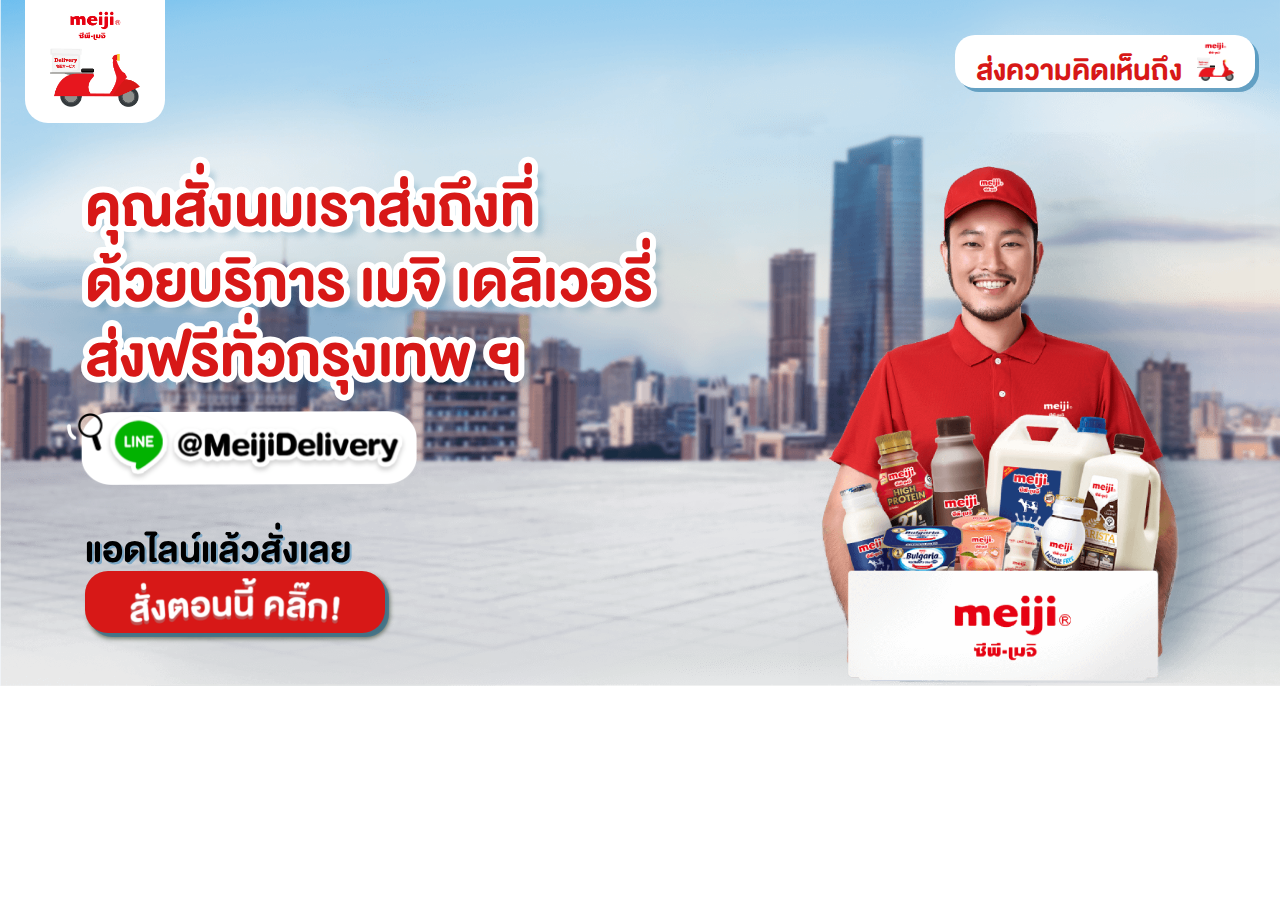
==== meji-delivery.html @ a2bad0b4 "First Commit" ====
<!DOCTYPE html>
<html lang="en">
<head>
    <meta charset="UTF-8">
    <meta http-equiv="X-UA-Compatible" content="IE=edge">
    <meta name="viewport" content="width=device-width, initial-scale=1.0">
    <title>Meji Delivery</title>
    <link rel="stylesheet" href="css/style.css">
    <link rel="stylesheet" href="css/responsive.css">
    <link rel="stylesheet" href="https://cdnjs.cloudflare.com/ajax/libs/animate.css/4.1.1/animate.min.css"/>
</head>
<body>
    <section class="section-1">
        <div class="container">
            <div class="container-inner">
                <div class="header">
                    <div class="site-brand">
                        <img src="img/meijidelivery-logo.png" alt="Meji Delivery Logo" />
                    </div>
                    <div class="header-cta">
                        <a href="#" target="_blank" class="animate__bounceIn">
                            <div>ส่งความคิดเห็นถึง</div>
                            <img src="img/meijidelivery-logo.png" alt="Meji Delivery Logo" />
                        </a>
                    </div>
                </div>

                <div class="banner">
                    <div class="banner-info">
                        <div class="h1-wrap animate__animated animate__fadeIn">
                            <h1>
                                คุณสั่งนมเราส่งถึงที่ <br />ด้วยบริการ เมจิ เดลิเวอรี่<br /> ส่งฟรีทั่วกรุงเทพ ฯ
                            </h1>
                            <h1 class="shadow">
                                คุณสั่งนมเราส่งถึงที่ <br />ด้วยบริการ เมจิ เดลิเวอรี่<br /> ส่งฟรีทั่วกรุงเทพ ฯ
                            </h1>
                        </div>
                        <a href="#" class="banner-line animate__bounceIn">
                            <img src="./img/btn-line.png" alt="Add Line Button" />
                        </a>
                        <div class="floating">
                            <div class="banner-img -mobile animate__animated animate__fadeInUp hide-on-d">
                                <img src="./img/delivery-man.png" alt="Meji Deilivery Man" width="100%" />
                            </div>
                            
                                <h3>แอดไลน์แล้วสั่งเลย</h3>
                                <a href="#" class="animate__bounceIn btn-cta-1">
                                    <img src="./img/cta1.png" alt="สั่งตอนนี้คลิ๊ก" />
                                </a>
                        </div>
                    </div>
                    <div class="banner-img animate__animated animate__fadeInUp hide-on-m">
                        <img src="./img/delivery-man.png" alt="Meji Deilivery Man" width="100%" />
                    </div>
                </div>
            </div>
        </div>
    </section>
</body>
</html>
---- css/style.css ----
/*
 * Font Name: DB HelvethaicaMon X 
 */
@font-face {
  font-family: "DB HelvethaicaMon X";
  src: url("../fonts/DB HelvethaicaMon X.ttf") format("truetype");
  font-weight: normal;
  font-style: normal;
  font-display: swap;
}
@font-face {
  font-family: "DB HelvethaicaMon X";
  src: url("../fonts/DB HelvethaicaMon X Bd.ttf") format("truetype");
  font-weight: 600;
  font-style: normal;
  font-display: swap;
}
@font-face {
  font-family: "DB HelvethaicaMon X";
  src: url("../fonts/DB HelvethaicaMon X Blk.ttf") format("truetype");
  font-weight: 900;
  font-style: normal;
  font-display: swap;
}
:root {
  --s-accent: #d71817;
  --c-transition-hover: .4s ease all;
}

html {
  font-family: sans-serif;
  line-height: 1.15;
  -webkit-text-size-adjust: 100%;
  -webkit-tap-highlight-color: rgba(0, 0, 0, 0);
  min-height: 100vh;
}

body {
  margin: 0;
  padding: 0;
  font-family: "DB HelvethaicaMon X";
  font-size: 16px;
  font-weight: normal;
  text-align: left;
  text-rendering: optimizeLegibility;
  min-height: 100vh;
  height: auto;
}

h1, h2, h3, h4, h5, h6 {
  margin: 0;
}

a {
  text-decoration: none;
  transition: var(--c-transition-hover) !important;
}
a:hover {
  transform: scale(1.1) !important;
}

.container {
  padding: 0 25px;
  max-width: 1280px;
  margin: 0 auto;
}

.section-1 {
  background-image: url("../img/bg-crop.png");
  background-position: bottom;
  background-size: cover;
  background-repeat: no-repeat;
  min-height: 686px;
  width: 100%;
}

.header {
  display: flex;
  justify-content: space-between;
}
.header .header-cta {
  display: flex;
  align-items: center;
}
.header .header-cta a {
  font-family: "DB HelvethaicaMon X";
  font-size: 40px;
  font-weight: 600;
  color: var(--s-accent);
  min-width: 300px;
  height: 53px;
  border-radius: 20px;
  background-color: white;
  border: 0;
  display: flex;
  align-items: center;
  justify-content: center;
  box-shadow: 4px 4px 0 rgba(23, 110, 159, 0.55);
}
.header .header-cta a div {
  padding-top: 18px;
}
.header .header-cta a img {
  width: 37px;
  margin-left: 15px;
}

.site-brand {
  background-color: white;
  border-bottom-left-radius: 23px;
  border-bottom-right-radius: 23px;
  padding: 10px 25px;
}
.site-brand img {
  max-width: 90px;
}

.btn-cta-1 {
  height: 62px;
  width: 300px;
  border-radius: 23px;
  background-color: var(--s-accent);
  box-shadow: 4px 4px 0 rgba(47, 110, 144, 0.68), 4px 5px 4px 1px rgba(23, 38, 12, 0.53);
  display: flex;
  align-items: center;
  justify-content: center;
}
.btn-cta-1 img {
  width: 70%;
}

.banner {
  display: flex;
  align-items: flex-end;
  height: 560px;
}
.banner .banner-info {
  min-width: 58%;
  padding-left: 60px;
  padding-bottom: 50px;
}
.banner .banner-info .h1-wrap {
  position: relative;
}
.banner .banner-info .h1-wrap h1 {
  color: var(--s-accent);
  font-size: 80px;
  line-height: 75px;
  text-shadow: 10px 9px 6px rgba(17, 101, 141, 0.28);
  -webkit-text-stroke: 12px white;
  /* width and color */
  font-weight: 600;
  margin: 0 0 15px;
}
.banner .banner-info .h1-wrap h1.shadow {
  position: absolute;
  -webkit-text-stroke: 0px;
  /* width and color */
  text-shadow: none;
  top: 0;
  margin: 0;
}
.banner .banner-info h3 {
  font-size: 50px;
  font-weight: 600;
  line-height: 0.8;
  margin-top: 40px;
  color: #000;
  text-shadow: 2px 2px 0 rgba(60, 138, 189, 0.55);
}
.banner .banner-img {
  display: flex;
  align-items: flex-end;
}
.banner .banner-img img {
  width: 100%;
  max-width: 100%;
}
.banner .banner-img.-mobile {
  padding-left: 60px;
  position: relative;
  z-index: 1;
}
.banner .banner-line {
  max-width: 350px;
  margin-left: -18px;
  margin-bottom: 15px;
  display: block;
}
.banner .banner-line img {
  width: 100%;
}

/*# sourceMappingURL=style.css.map */
---- css/responsive.css ----
@media only screen and (max-width: 1024px) {
  .banner .banner-info {
    min-width: 46%;
  }
  .banner .banner-info .h1-wrap h1 {
    font-size: 60px;
    line-height: 65px;
    -webkit-text-stroke: 8px white;
    /* width and color */
  }
}
@media only screen and (max-width: 796px) {
  .section-1 {
    position: relative;
    padding-bottom: 500px;
  }
  .section-1::after {
    content: "";
    position: absolute;
    height: 50px;
    width: 100%;
    left: 0;
    bottom: 0px;
    background: white;
    background: linear-gradient(0deg, white 0%, rgba(255, 255, 255, 0) 100%);
  }

  .btn-cta-1 {
    margin: 10px auto 30px;
    width: 400px;
    max-width: 100%;
    height: 90px;
  }

  .banner {
    height: auto;
  }
  .banner .banner-info {
    margin-top: 50px;
    padding-left: 0px;
    min-width: 100%;
    position: relative;
  }
  .banner .banner-info .h1-wrap {
    display: flex;
    justify-content: center;
  }
  .banner .banner-info .h1-wrap h1 {
    font-size: 80px;
    text-align: center;
    line-height: 65px;
    -webkit-text-stroke: 8px white;
    /* width and color */
  }
  .banner .banner-info h3 {
    font-size: 70px;
    margin-top: 60px;
    text-align: center;
    text-shadow: none;
  }
  .banner .banner-line {
    max-width: 450px;
    margin: 30px auto;
    display: block;
  }
  .banner .banner-line img {
    width: 100%;
  }

  .floating {
    position: absolute;
    padding-bottom: 90px;
  }
}
@media only screen and (max-width: 600px) {
  .section-1 {
    padding-bottom: 200px;
  }

  .banner .banner-info .h1-wrap h1 {
    font-size: 60px;
  }
  .banner .banner-info h3 {
    font-size: 40px;
  }
  .banner .banner-img.-mobile {
    padding-left: 20px;
  }
}
@media only screen and (max-width: 505px) {
  .section-1 {
    padding-bottom: 0;
  }

  .banner .banner-info .h1-wrap h1 {
    font-size: 40px;
    line-height: 40px;
  }
  .banner .banner-info h3 {
    margin-top: 30px;
  }

  .header .header-cta a {
    font-size: 25px;
    min-width: 200px;
    padding: 0 8px;
  }

  .site-brand {
    padding: 10px 16px;
  }
  .site-brand img {
    max-width: 40px;
  }

  .btn-cta-1 {
    width: 250px;
    max-width: 100%;
    height: 70px;
  }

  .floating {
    padding-bottom: 30px;
  }
}
.hide-on-d {
  display: inherit !important;
}
@media (min-width: 796px) {
  .hide-on-d {
    display: none !important;
  }
}

.hide-on-m {
  display: none !important;
}
@media (min-width: 796px) {
  .hide-on-m {
    display: inherit !important;
  }
}

/*# sourceMappingURL=responsive.css.map */
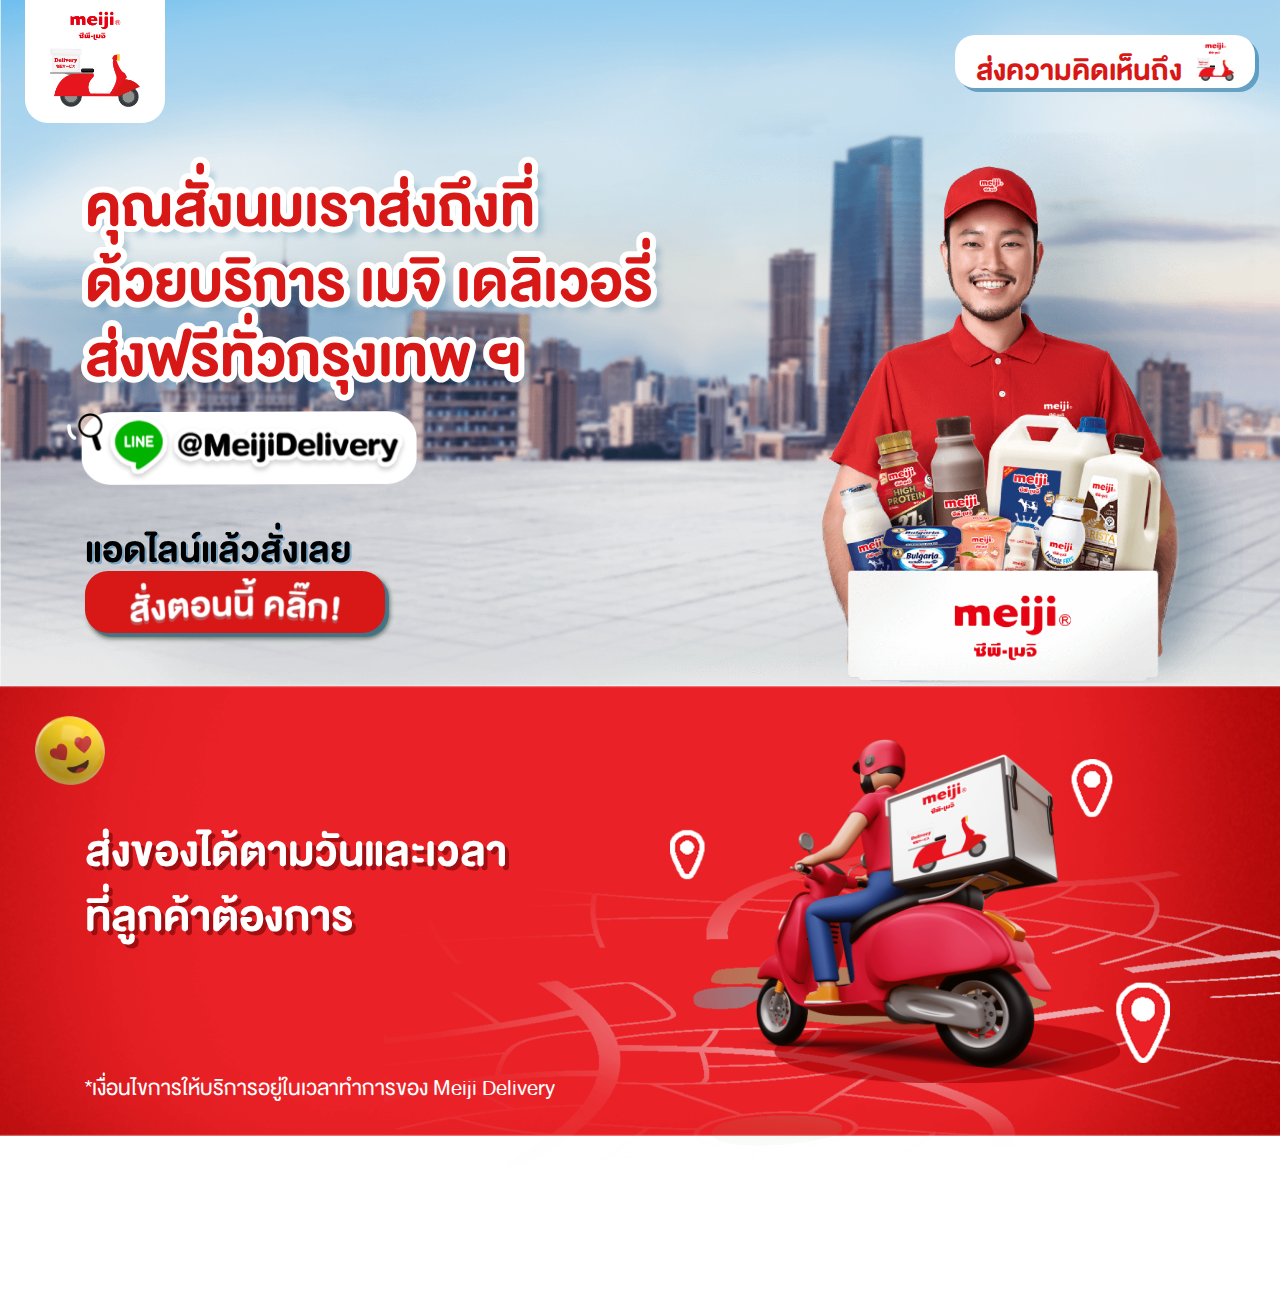
==== commit 4a8f2034: "ADD second section" ====
--- a/meji-delivery.html
+++ b/meji-delivery.html
@@ -56,5 +56,27 @@
             </div>
         </div>
     </section>
+    <section class="section-2">
+        <div class="container">
+            <div class="container-inner">
+                <img src="./img/route-transparent.png" alt="" class="route">
+                <div class="second-left">
+                    <div>
+                        <img src="./img/smile.png" alt="Smile Face" />
+                        <h2>
+                            ส่งของได้ตามวันและเวลา <br/>ที่ลูกค้าต้องการ
+                        </h2>
+                    </div>
+                    <span class="note hide-on-m">*เงื่อนไขการให้บริการอยู่ในเวลาทำการของ Meiji Delivery</span>
+                </div>
+                <div class="second-right">
+                    <img src="./img/pins-m.png" alt="Pins" class="pins -mobile hide-on-d">
+                    <img src="./img/pins.png" alt="Pins" class="pins animate__animated animate__fadeIn hide-on-m">
+                    <img src="./img/delivery-guy.png" alt="Meji Delivery" class="scooter animate__animated animate__fadeIn">
+                </div>
+                <span class="note hide-on-d">*เงื่อนไขการให้บริการอยู่ในเวลาทำการของ Meiji Delivery</span>
+            </div>
+        </div>
+    </section>
 </body>
 </html>--- a/css/style.css
+++ b/css/style.css
@@ -33,6 +33,7 @@
   -webkit-text-size-adjust: 100%;
   -webkit-tap-highlight-color: rgba(0, 0, 0, 0);
   min-height: 100vh;
+  color: white;
 }
 
 body {
@@ -191,4 +192,67 @@
   width: 100%;
 }
 
+.section-2 {
+  background-image: url("../img/bg-red.png");
+  background-position: bottom;
+  background-size: cover;
+  background-repeat: no-repeat;
+  min-height: 450px;
+  width: 100%;
+  position: relative;
+}
+.section-2 .route {
+  position: absolute;
+  right: 0;
+  width: 70%;
+  height: 616px;
+  object-fit: contain;
+}
+.section-2 .container-inner {
+  display: flex;
+}
+.section-2 .container-inner .second-left, .section-2 .container-inner .section-right {
+  min-width: 50%;
+  max-width: 50%;
+}
+.section-2 h2 {
+  color: white;
+  font-size: 60px;
+  line-height: 65px;
+  text-shadow: 4px 4px 0 rgba(102, 0, 3, 0.55);
+  font-weight: 600;
+  margin: 0 0 15px;
+}
+.section-2 .second-left {
+  padding: 30px 20px 30px 60px;
+  display: flex;
+  flex-direction: column;
+  justify-content: space-between;
+}
+.section-2 .second-left img {
+  width: 70px;
+  margin-left: -50px;
+  margin-bottom: 30px;
+}
+.section-2 .second-right {
+  display: flex;
+  align-items: center;
+  justify-content: center;
+  position: relative;
+  min-height: 450px;
+}
+.section-2 .second-right img.pins {
+  position: absolute;
+  z-index: 0;
+  width: 500px;
+}
+.section-2 .second-right img.scooter {
+  position: relative;
+  z-index: 1;
+  width: 400px;
+}
+.section-2 .note {
+  font-size: 30px;
+}
+
 /*# sourceMappingURL=style.css.map */
--- a/css/responsive.css
+++ b/css/responsive.css
@@ -7,6 +7,13 @@
     line-height: 65px;
     -webkit-text-stroke: 8px white;
     /* width and color */
+  }
+
+  .section-2 .second-right img.pins {
+    max-width: 100%;
+  }
+  .section-2 .container-inner .second-left, .section-2 .container-inner .section-right {
+    min-width: auto;
   }
 }
 @media only screen and (max-width: 796px) {
@@ -71,6 +78,50 @@
     position: absolute;
     padding-bottom: 90px;
   }
+
+  .section-2 {
+    margin-top: 500px;
+  }
+  .section-2 .route {
+    width: 80%;
+    top: 30%;
+  }
+  .section-2 .container-inner {
+    flex-direction: column;
+  }
+  .section-2 .container-inner .second-left {
+    padding-left: 30px;
+    padding-bottom: 0;
+    max-width: 100%;
+  }
+  .section-2 .container-inner .second-left img {
+    width: 90px;
+    margin-left: 0px;
+    margin-top: -90px;
+    margin-bottom: 30px;
+  }
+  .section-2 h2 {
+    font-size: 80px;
+    line-height: 85px;
+  }
+  .section-2 .second-right {
+    justify-content: flex-end;
+    padding-left: 30px;
+    margin-top: -60px;
+  }
+  .section-2 .second-right img.pins {
+    position: relative;
+    z-index: 0;
+    width: 40%;
+    padding-right: 30px;
+  }
+  .section-2 .second-right img.scooter {
+    width: 60%;
+  }
+  .section-2 .note {
+    padding: 30px;
+    font-size: 40px;
+  }
 }
 @media only screen and (max-width: 600px) {
   .section-1 {
@@ -85,6 +136,18 @@
   }
   .banner .banner-img.-mobile {
     padding-left: 20px;
+  }
+
+  .section-2 {
+    margin-top: 600px;
+  }
+  .section-2 h2 {
+    font-size: 65px;
+    line-height: 70px;
+  }
+  .section-2 .note {
+    padding: 30px;
+    font-size: 30px;
   }
 }
 @media only screen and (max-width: 505px) {
@@ -122,11 +185,43 @@
   .floating {
     padding-bottom: 30px;
   }
+
+  .section-2 {
+    margin-top: 450px;
+  }
+  .section-2 .route {
+    top: auto;
+  }
+  .section-2 h2 {
+    font-size: 40px;
+    line-height: 45px;
+  }
+  .section-2 .note {
+    padding: 10px;
+    font-size: 30px;
+  }
+  .section-2 .container-inner .second-left {
+    padding-left: 10px;
+  }
+  .section-2 .container-inner .second-left img {
+    width: 50px;
+  }
+  .section-2 .second-right {
+    min-height: auto;
+    margin-top: -10px;
+  }
+}
+@media only screen and (max-width: 450px) {
+  .section-2 {
+    min-height: auto;
+    margin-top: 350px;
+    padding-bottom: 10px;
+  }
 }
 .hide-on-d {
   display: inherit !important;
 }
-@media (min-width: 796px) {
+@media (min-width: 797px) {
   .hide-on-d {
     display: none !important;
   }
@@ -135,7 +230,7 @@
 .hide-on-m {
   display: none !important;
 }
-@media (min-width: 796px) {
+@media (min-width: 797px) {
   .hide-on-m {
     display: inherit !important;
   }
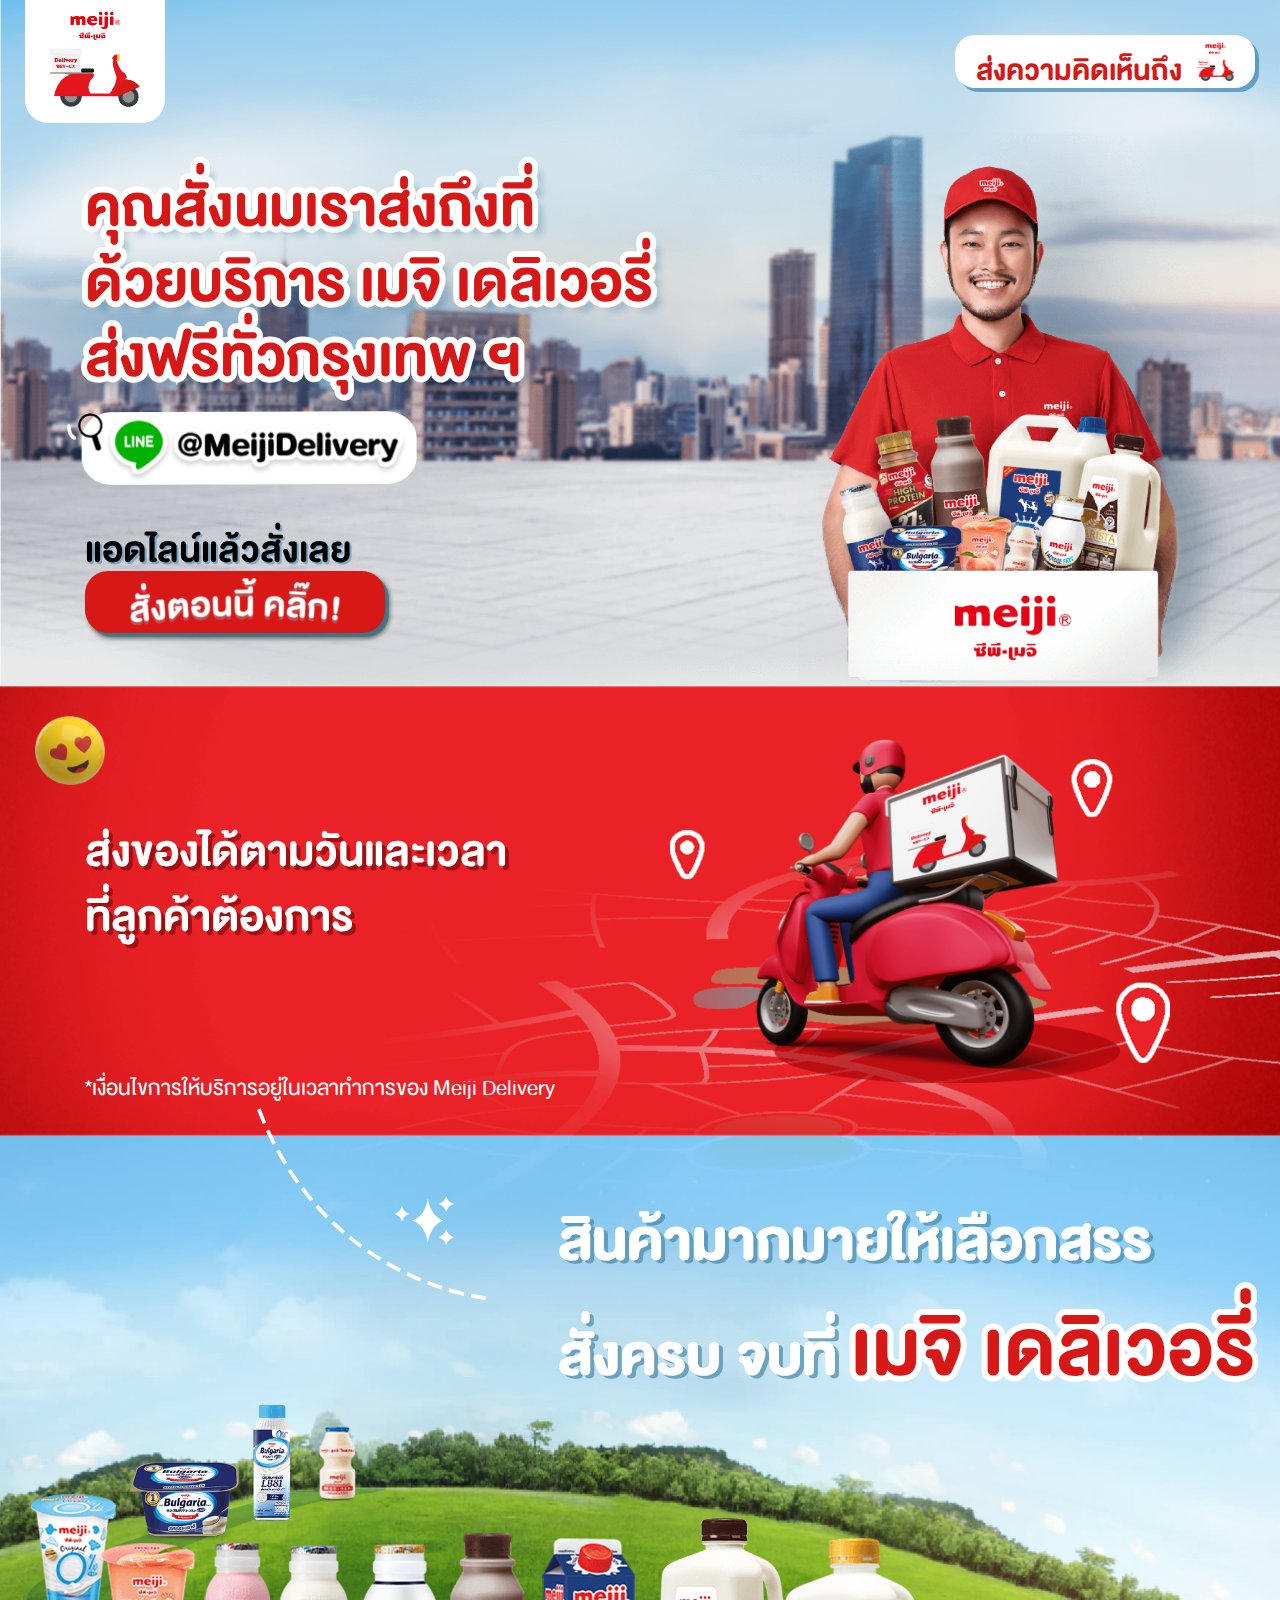
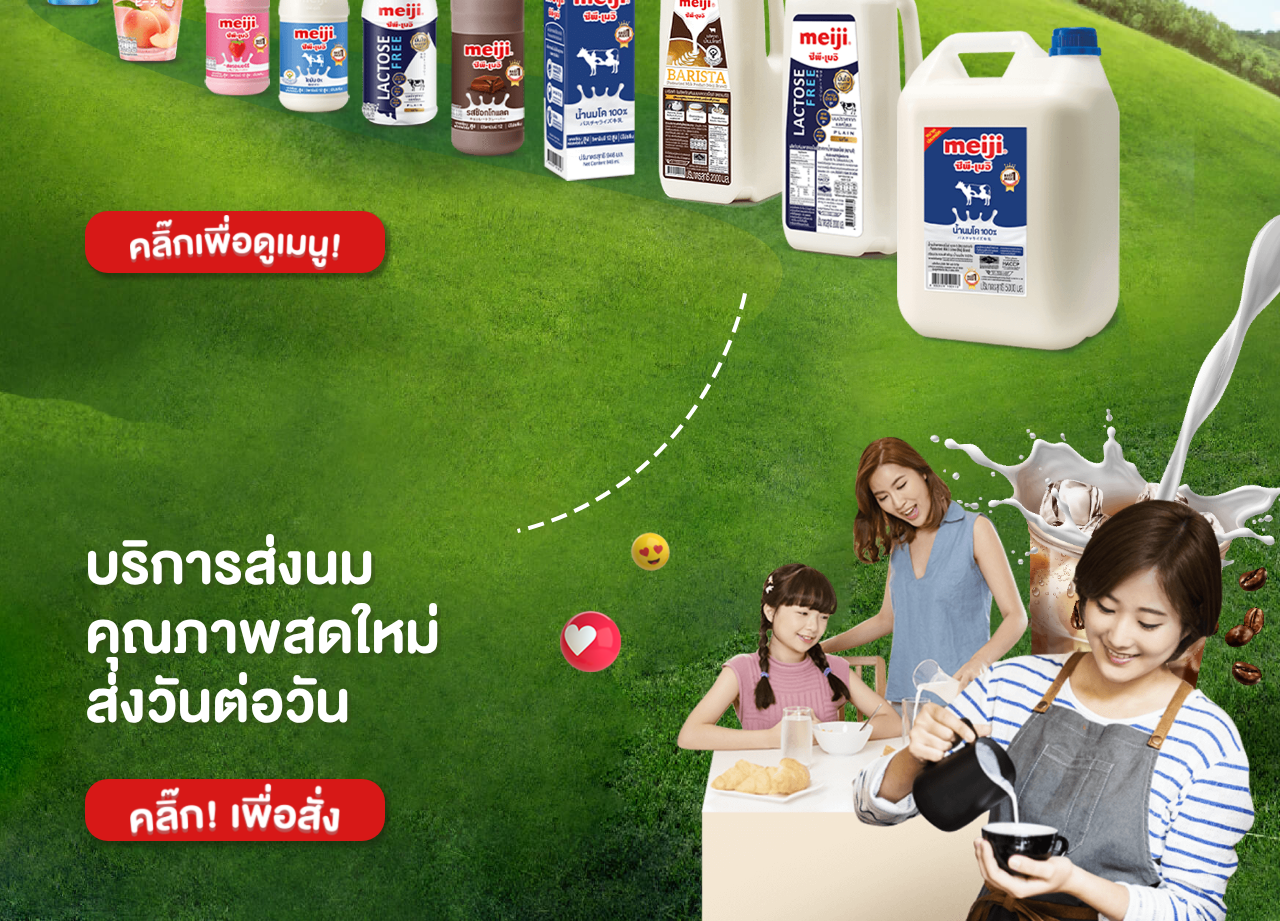
==== commit 52c3760b: "ADD section3" ====
--- a/meji-delivery.html
+++ b/meji-delivery.html
@@ -78,5 +78,48 @@
             </div>
         </div>
     </section>
+
+    <section class="section-3">
+        <img src="./img/section-3-top-line.svg" class="line-top" alt=""/>
+        <div class="container">
+            <div class="container-top">
+                <div class="title">
+                    <h1>สินค้ามากมายให้เลือกสรร <br/>สั่งครบ จบที่ <div class="meji-text"><span>เมจิ เดลิเวอรี่</span><span class="shadow">เมจิ เดลิเวอรี่</span></div></h1>
+                </div>
+                <div class="content">
+                    <img src="./img/meji-milks.png" alt="Meji Products" class="milks" />
+                    <a href="#" class="animate__bounceIn btn-cta-3">
+                        <img src="./img/text-click-for-menu.png" alt="สั่งตอนนี้คลิ๊ก" />
+                    </a>
+                </div>
+            </div>
+            <div class="container-bottom">
+                <img src="./img/section-3-bottom-line.svg" class="line-bottom" alt=""/>
+
+                <div class="content">
+                    <div class="left">
+                        <h1>
+                            บริการส่งนม<br />
+                            คุณภาพสดใหม่<br />
+                            ส่งวันต่อวัน
+                        </h1>
+                        <img src="./img/emoji-d.png" alt="" class="emoji-d hide-on-m" />
+                        <img src="./img/emoji-m.png" alt="" class="emoji-m hide-on-d" />
+                        <a href="#" class="animate__bounceIn btn-cta-4 -desktop">
+                            <img src="./img/text-click-to-order.png" alt="สั่งตอนนี้คลิ๊ก" />
+                        </a>
+                    </div>
+                    <div class="right">
+                        <img src="./img/people.png" alt="Everyone enjiy drink Meji" class="people hide-on-m" />
+                        <img src="./img/people-m.png" alt="Everyone enjiy drink Meji" class="people hide-on-d" />
+                    </div>
+                </div>
+            </div>
+            <a href="#" class="animate__bounceIn btn-cta-4 -mobile">
+                <img src="./img/text-click-to-order.png" alt="สั่งตอนนี้คลิ๊ก" />
+            </a>
+        </div>
+        <img src="./img/coffee.png" alt="Meji Coffee Milk" class="coffee" />
+    </section>
 </body>
 </html>--- a/css/style.css
+++ b/css/style.css
@@ -255,4 +255,155 @@
   font-size: 30px;
 }
 
+.section-3 {
+  background-image: url("../img/bg-grass.jpg");
+  background-position: top;
+  background-size: cover;
+  background-repeat: no-repeat;
+  position: relative;
+}
+.section-3 .line-top {
+  width: 230px;
+  position: absolute;
+  left: 20%;
+  top: -30px;
+}
+.section-3 .flash {
+  width: 70px;
+  position: absolute;
+  top: 0;
+  left: 0;
+}
+.section-3 .title {
+  position: relative;
+  display: flex;
+  justify-content: end;
+}
+.section-3 .title h1 {
+  font-size: 80px;
+  text-align: left;
+  text-shadow: 4px 3px 0 rgba(69, 133, 168, 0.68);
+}
+.section-3 .title::before {
+  content: url("../img/flash.svg");
+  width: 60px;
+  height: 100%;
+  position: absolute;
+  left: 30%;
+}
+.section-3 .container-top {
+  min-height: 600px;
+  padding-top: 60px;
+  text-align: right;
+}
+.section-3 .container-top .content {
+  position: relative;
+}
+.section-3 .container-top img.milks {
+  margin-top: -10px;
+  width: 90%;
+}
+.section-3 .container-bottom {
+  min-height: 598px;
+  margin-top: -200px;
+  position: relative;
+  display: flex;
+}
+.section-3 .line-bottom {
+  width: 230px;
+  position: absolute;
+  left: 40%;
+  top: -30px;
+}
+.section-3 .meji-text {
+  display: inline-block;
+  font-size: 110px;
+  font-weight: 600;
+  position: relative;
+}
+.section-3 .meji-text span {
+  -webkit-text-stroke: 12px white;
+}
+.section-3 .meji-text .shadow {
+  color: var(--s-accent);
+  -webkit-text-stroke: 0px;
+  position: absolute;
+  left: 0;
+  text-shadow: none;
+}
+.section-3 .content {
+  display: flex;
+  align-items: flex-end;
+  width: 100%;
+}
+.section-3 .content .left, .section-3 .content .right {
+  width: 50%;
+}
+.section-3 .content .left {
+  padding-left: 60px;
+  padding-bottom: 80px;
+  position: relative;
+}
+.section-3 .content .left h1 {
+  font-size: 80px;
+  font-weight: 600;
+  text-shadow: 4px 4px 0 rgba(53, 79, 24, 0.55);
+  line-height: 69.27px;
+  margin-bottom: 40px;
+  z-index: 1;
+  position: relative;
+}
+.section-3 .content .right {
+  display: flex;
+  align-items: flex-end;
+}
+.section-3 .content img.people {
+  width: 100%;
+  z-index: 1;
+}
+.section-3 .coffee {
+  width: 350px;
+  position: absolute;
+  right: 0;
+  bottom: 90px;
+}
+.section-3 .emoji-d {
+  width: 110px;
+  position: absolute;
+  right: 0;
+  top: 0;
+  z-index: 0;
+}
+
+.btn-cta-3 {
+  position: absolute;
+  bottom: 250px;
+  left: 60px;
+  height: 62px;
+  width: 300px;
+  border-radius: 23px;
+  background-color: var(--s-accent);
+  box-shadow: 4px 5px 4px 1px rgba(23, 38, 12, 0.53);
+  display: flex;
+  align-items: center;
+  justify-content: center;
+}
+.btn-cta-3 img {
+  width: 70%;
+}
+
+.btn-cta-4 {
+  height: 62px;
+  width: 300px;
+  border-radius: 23px;
+  background-color: var(--s-accent);
+  box-shadow: 4px 5px 4px 1px rgba(23, 38, 12, 0.53);
+  display: flex;
+  align-items: center;
+  justify-content: center;
+}
+.btn-cta-4 img {
+  width: 70%;
+}
+
 /*# sourceMappingURL=style.css.map */
--- a/css/responsive.css
+++ b/css/responsive.css
@@ -1,3 +1,11 @@
+/*
+    #       ####  
+    #      #    # 
+    #      #      
+    #      #  ### 
+    #      #    # 
+    ######  ####  
+*/
 @media only screen and (max-width: 1024px) {
   .banner .banner-info {
     min-width: 46%;
@@ -15,8 +23,40 @@
   .section-2 .container-inner .second-left, .section-2 .container-inner .section-right {
     min-width: auto;
   }
-}
+
+  .section-3 .title::before {
+    left: 15%;
+  }
+
+  .btn-cta-3 {
+    bottom: 200px;
+  }
+}
+/*
+    #    # #####  
+    ##  ## #    # 
+    # ## # #    # 
+    #    # #    # 
+    #    # #    # 
+    #    # #####  
+*/
+.btn-cta-4.-mobile {
+  display: none;
+}
+
+.btn-cta-4.-desktop {
+  display: flex;
+}
+
 @media only screen and (max-width: 796px) {
+  .btn-cta-4.-mobile {
+    display: flex;
+  }
+
+  .btn-cta-4.-desktop {
+    display: none;
+  }
+
   .section-1 {
     position: relative;
     padding-bottom: 500px;
@@ -122,7 +162,106 @@
     padding: 30px;
     font-size: 40px;
   }
-}
+
+  .section-3 {
+    padding-bottom: 90px;
+  }
+  .section-3 .line-top {
+    width: 140px;
+    left: 60px;
+  }
+  .section-3 .title {
+    justify-content: center;
+  }
+  .section-3 .title h1 {
+    line-height: 85px;
+  }
+  .section-3 .title::before {
+    left: 90%;
+  }
+  .section-3 .container-top img.milks {
+    margin-top: 130px;
+  }
+  .section-3 .container-top .content {
+    justify-content: center;
+    flex-direction: column;
+    align-items: center;
+  }
+  .section-3 .container-bottom {
+    margin-top: -100px;
+  }
+  .section-3 .line-bottom {
+    width: 180px;
+    position: absolute;
+    left: 60%;
+    top: -30px;
+  }
+  .section-3 .content {
+    align-items: flex-start;
+  }
+  .section-3 .content .left {
+    padding-top: 50px;
+    padding-left: 16px;
+    width: 100%;
+  }
+  .section-3 .content img.people {
+    position: absolute;
+    width: 350px;
+    right: 0px;
+    top: 100px;
+  }
+
+  .btn-cta-3 {
+    position: relative;
+    left: 0;
+    bottom: 100px;
+    width: 400px;
+    max-width: 100%;
+    height: 90px;
+  }
+
+  .btn-cta-4 {
+    width: 400px;
+    max-width: 100%;
+    height: 90px;
+    margin: 0 auto;
+    z-index: 1;
+    position: relative;
+    text-align: center;
+  }
+}
+@media only screen and (max-width: 670px) {
+  .section-3 .content {
+    position: relative;
+  }
+  .section-3 .content .right {
+    position: absolute;
+    width: 302px;
+    right: 0;
+    top: 200px;
+  }
+  .section-3 .content img.people {
+    position: relative;
+    width: 100%;
+    right: auto;
+    top: auto;
+  }
+  .section-3 .coffee {
+    width: 300px;
+    position: absolute;
+    right: 0;
+    bottom: 90px;
+  }
+}
+/*
+     #####    ###     ###                 
+    #     #  #   #   #   #  #####  #    # 
+    #       #     # #     # #    #  #  #  
+    ######  #     # #     # #    #   ##   
+    #     # #     # #     # #####    ##   
+    #     #  #   #   #   #  #       #  #  
+     #####    ###     ###   #      #    # 
+*/
 @media only screen and (max-width: 600px) {
   .section-1 {
     padding-bottom: 200px;
@@ -149,7 +288,50 @@
     padding: 30px;
     font-size: 30px;
   }
-}
+
+  .section-3 .title h1 {
+    font-size: 55px;
+    line-height: 70px;
+  }
+  .section-3 .title::before {
+    left: 90%;
+  }
+  .section-3 .meji-text {
+    font-size: 70px;
+  }
+  .section-3 .container-top img.milks {
+    margin-top: 130px;
+  }
+  .section-3 .container-bottom {
+    margin-top: 0px;
+  }
+  .section-3 .content .left h1 {
+    font-size: 50px;
+    line-height: 55px;
+  }
+
+  .btn-cta-3 {
+    bottom: 30px;
+    width: 250px;
+    max-width: 100%;
+    height: 70px;
+  }
+
+  .btn-cta-4 {
+    width: 250px;
+    max-width: 100%;
+    height: 70px;
+  }
+}
+/*
+    #######   ###   #######               
+    #        #   #  #       #####  #    # 
+    #       #     # #       #    #  #  #  
+    ######  #     # ######  #    #   ##   
+          # #     #       # #####    ##   
+    #     #  #   #  #     # #       #  #  
+     #####    ###    #####  #      #    # 
+*/
 @media only screen and (max-width: 505px) {
   .section-1 {
     padding-bottom: 0;
@@ -210,13 +392,84 @@
     min-height: auto;
     margin-top: -10px;
   }
-}
+
+  .section-3 .title h1 {
+    font-size: 50px;
+    line-height: 55px;
+  }
+  .section-3 .meji-text {
+    font-size: 50px;
+  }
+  .section-3 .meji-text span {
+    -webkit-text-stroke: 7px white;
+  }
+  .section-3 .container-top img.milks {
+    margin-top: 150px;
+  }
+
+  .btn-cta-3 {
+    bottom: 30px;
+  }
+}
+/*
+    #       #######   ###                 
+    #    #  #        #   #  #####  #    # 
+    #    #  #       #     # #    #  #  #  
+    #    #  ######  #     # #    #   ##   
+    #######       # #     # #####    ##   
+         #  #     #  #   #  #       #  #  
+         #   #####    ###   #      #    # 
+*/
 @media only screen and (max-width: 450px) {
   .section-2 {
     min-height: auto;
     margin-top: 350px;
     padding-bottom: 10px;
   }
+
+  .section-3 .line-bottom {
+    width: 100px;
+    left: 40%;
+  }
+  .section-3 .title::before {
+    left: 90%;
+    width: 30px;
+    top: -30px;
+  }
+  .section-3 .content .left {
+    padding-left: 0px;
+  }
+  .section-3 .content .left h1 {
+    font-size: 50px;
+  }
+}
+@media only screen and (max-width: 400px) {
+  .section-3 .title h1 {
+    font-size: 40px;
+    line-height: 45px;
+  }
+  .section-3 .meji-text {
+    font-size: 40px;
+  }
+  .section-3 .container-top img.milks {
+    margin-top: 60px;
+    width: 90%;
+  }
+  .section-3 .container-bottom {
+    min-height: auto;
+    margin-top: -220px;
+  }
+  .section-3 .coffee {
+    width: 200px;
+    bottom: 180px;
+  }
+  .section-3 .content .right {
+    width: 60%;
+  }
+  .section-3 .content img.people {
+    width: 100%;
+    z-index: 1;
+  }
 }
 .hide-on-d {
   display: inherit !important;
